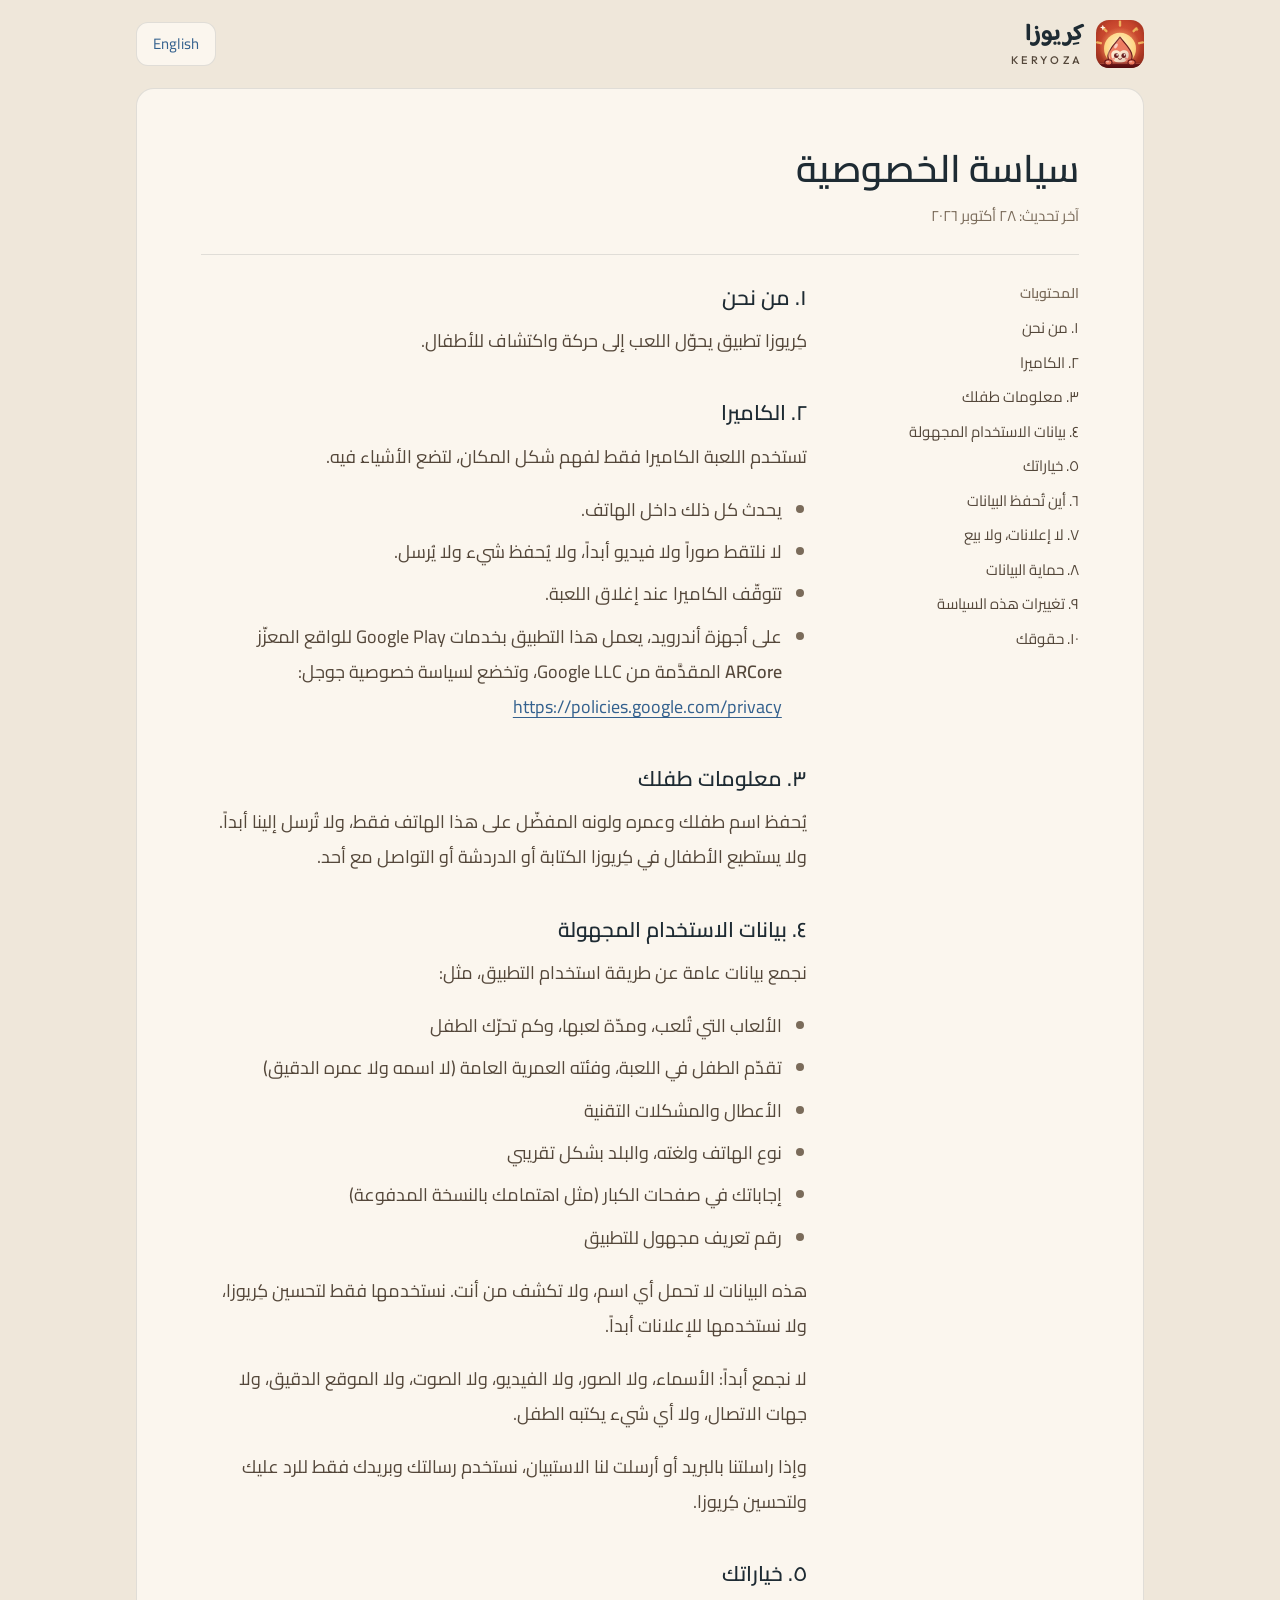
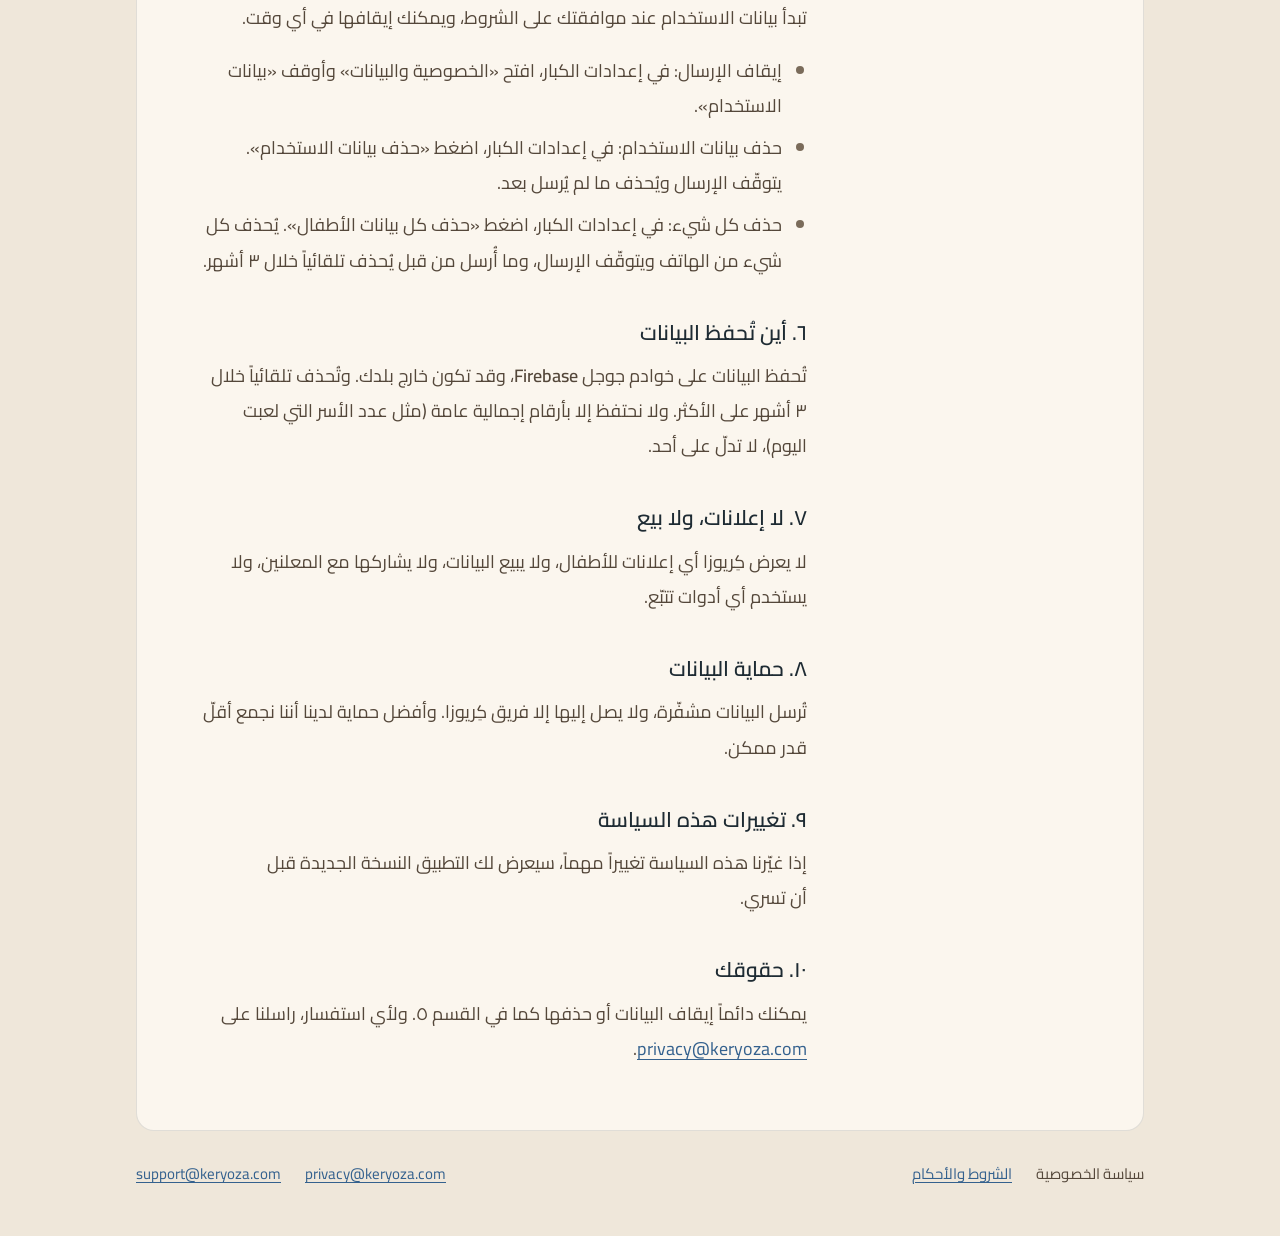
==== privacy/index.html @ 95e4dece "Privacy policy and terms of use pages (Arabic and English) Generated from the app's own legal texts " ====
<!doctype html>
<html lang="ar" dir="rtl">
<head>
<meta charset="utf-8">
<meta name="viewport" content="width=device-width, initial-scale=1">
<meta http-equiv="Content-Security-Policy" content="default-src 'none'; style-src 'self'; font-src 'self'; img-src 'self'; base-uri 'none'; form-action 'none'">
<meta name="referrer" content="no-referrer">
<title>سياسة الخصوصية · كِريوزا</title>
<link rel="canonical" href="https://keryoza.com/privacy/">
<link rel="alternate" hreflang="ar" href="https://keryoza.com/privacy/">
<link rel="alternate" hreflang="en" href="https://keryoza.com/privacy/en/">
<link rel="alternate" hreflang="x-default" href="https://keryoza.com/privacy/">
<link rel="icon" href="../assets/logo.svg" type="image/svg+xml">
<link rel="preload" href="../assets/cairo.woff" as="font" type="font/woff" crossorigin>
<link rel="stylesheet" href="../assets/legal.css">
</head>
<body>
<a class="skip" href="#main">انتقل إلى النص</a>
<div class="wrap">
<header class="site-head">
<p class="brand"><img src="../assets/logo.svg" width="48" height="48" alt=""><span class="brand-name"><span class="brand-ar" lang="ar">كِريوزا</span><span class="brand-lat" lang="en">KERYOZA</span></span></p>
<a class="lang" href="../privacy/en/" hreflang="en" lang="en">English</a>
</header>
<main id="main" class="doc">
<header class="doc-head">
<h1>سياسة الخصوصية</h1>
<p class="updated">آخر تحديث: <time datetime="2026-10-28">٢٨ أكتوبر ٢٠٢٦</time></p>
</header>
<nav class="toc" aria-labelledby="toc-h">
<h2 id="toc-h">المحتويات</h2>
<ol>
<li><a href="#s1">١. من نحن</a></li>
<li><a href="#s2">٢. الكاميرا</a></li>
<li><a href="#s3">٣. معلومات طفلك</a></li>
<li><a href="#s4">٤. بيانات الاستخدام المجهولة</a></li>
<li><a href="#s5">٥. خياراتك</a></li>
<li><a href="#s6">٦. أين تُحفظ البيانات</a></li>
<li><a href="#s7">٧. لا إعلانات، ولا بيع</a></li>
<li><a href="#s8">٨. حماية البيانات</a></li>
<li><a href="#s9">٩. تغييرات هذه السياسة</a></li>
<li><a href="#s10">١٠. حقوقك</a></li>
</ol>
</nav>
<div class="body">
<section id="s1" aria-labelledby="s1-h">
<h2 id="s1-h">١. من نحن</h2>
<p>كِريوزا تطبيق يحوّل اللعب إلى حركة واكتشاف للأطفال.</p>
</section>
<section id="s2" aria-labelledby="s2-h">
<h2 id="s2-h">٢. الكاميرا</h2>
<p>تستخدم اللعبة الكاميرا فقط لفهم شكل المكان، لتضع الأشياء فيه.</p>
<ul><li>يحدث كل ذلك داخل الهاتف.</li><li>لا نلتقط صوراً ولا فيديو أبداً، ولا يُحفظ شيء ولا يُرسل.</li><li>تتوقّف الكاميرا عند إغلاق اللعبة.</li><li>على أجهزة أندرويد، يعمل هذا التطبيق بخدمات Google Play للواقع المعزّز <strong>ARCore</strong> المقدَّمة من Google LLC، وتخضع لسياسة خصوصية جوجل: <a href="https://policies.google.com/privacy">https://policies.google.com/privacy</a></li></ul>
</section>
<section id="s3" aria-labelledby="s3-h">
<h2 id="s3-h">٣. معلومات طفلك</h2>
<p>يُحفظ اسم طفلك وعمره ولونه المفضّل على هذا الهاتف فقط، ولا تُرسل إلينا أبداً. ولا يستطيع الأطفال في كِريوزا الكتابة أو الدردشة أو التواصل مع أحد.</p>
</section>
<section id="s4" aria-labelledby="s4-h">
<h2 id="s4-h">٤. بيانات الاستخدام المجهولة</h2>
<p>نجمع بيانات عامة عن طريقة استخدام التطبيق، مثل:</p>
<ul><li>الألعاب التي تُلعب، ومدّة لعبها، وكم تحرّك الطفل</li><li>تقدّم الطفل في اللعبة، وفئته العمرية العامة (لا اسمه ولا عمره الدقيق)</li><li>الأعطال والمشكلات التقنية</li><li>نوع الهاتف ولغته، والبلد بشكل تقريبي</li><li>إجاباتك في صفحات الكبار (مثل اهتمامك بالنسخة المدفوعة)</li><li>رقم تعريف مجهول للتطبيق</li></ul>
<p>هذه البيانات لا تحمل أي اسم، ولا تكشف من أنت. نستخدمها فقط لتحسين كِريوزا، ولا نستخدمها للإعلانات أبداً.</p>
<p>لا نجمع أبداً: الأسماء، ولا الصور، ولا الفيديو، ولا الصوت، ولا الموقع الدقيق، ولا جهات الاتصال، ولا أي شيء يكتبه الطفل.</p>
<p>وإذا راسلتنا بالبريد أو أرسلت لنا الاستبيان، نستخدم رسالتك وبريدك فقط للرد عليك ولتحسين كِريوزا.</p>
</section>
<section id="s5" aria-labelledby="s5-h">
<h2 id="s5-h">٥. خياراتك</h2>
<p>تبدأ بيانات الاستخدام عند موافقتك على الشروط، ويمكنك إيقافها في أي وقت.</p>
<ul><li>إيقاف الإرسال: في إعدادات الكبار، افتح «الخصوصية والبيانات» وأوقف «بيانات الاستخدام».</li><li>حذف بيانات الاستخدام: في إعدادات الكبار، اضغط «حذف بيانات الاستخدام». يتوقّف الإرسال ويُحذف ما لم يُرسل بعد.</li><li>حذف كل شيء: في إعدادات الكبار، اضغط «حذف كل بيانات الأطفال». يُحذف كل شيء من الهاتف ويتوقّف الإرسال، وما أُرسل من قبل يُحذف تلقائياً خلال ٣ أشهر.</li></ul>
</section>
<section id="s6" aria-labelledby="s6-h">
<h2 id="s6-h">٦. أين تُحفظ البيانات</h2>
<p>تُحفظ البيانات على خوادم جوجل <strong>Firebase</strong>، وقد تكون خارج بلدك. وتُحذف تلقائياً خلال ٣ أشهر على الأكثر. ولا نحتفظ إلا بأرقام إجمالية عامة (مثل عدد الأسر التي لعبت اليوم)، لا تدلّ على أحد.</p>
</section>
<section id="s7" aria-labelledby="s7-h">
<h2 id="s7-h">٧. لا إعلانات، ولا بيع</h2>
<p>لا يعرض كِريوزا أي إعلانات للأطفال، ولا يبيع البيانات، ولا يشاركها مع المعلنين، ولا يستخدم أي أدوات تتبّع.</p>
</section>
<section id="s8" aria-labelledby="s8-h">
<h2 id="s8-h">٨. حماية البيانات</h2>
<p>تُرسل البيانات مشفّرة، ولا يصل إليها إلا فريق كِريوزا. وأفضل حماية لدينا أننا نجمع أقلّ قدر ممكن.</p>
</section>
<section id="s9" aria-labelledby="s9-h">
<h2 id="s9-h">٩. تغييرات هذه السياسة</h2>
<p>إذا غيّرنا هذه السياسة تغييراً مهماً، سيعرض لك التطبيق النسخة الجديدة قبل أن تسري.</p>
</section>
<section id="s10" aria-labelledby="s10-h">
<h2 id="s10-h">١٠. حقوقك</h2>
<p>يمكنك دائماً إيقاف البيانات أو حذفها كما في القسم ٥. ولأي استفسار، راسلنا على <a href="mailto:privacy@keryoza.com">privacy@keryoza.com</a>.</p>
</section>
</div>
</main>
<footer class="site-foot">
<ul class="docs" aria-label="الوثائق">
<li><a href="../privacy/" aria-current="page">سياسة الخصوصية</a></li>
<li><a href="../terms/">الشروط والأحكام</a></li>
</ul>
<ul class="mail" aria-label="التواصل">
<li><a href="mailto:privacy@keryoza.com">privacy@keryoza.com</a></li>
<li><a href="mailto:support@keryoza.com">support@keryoza.com</a></li>
</ul>
</footer>
</div>
</body>
</html>
---- assets/legal.css ----
/* Keryoza legal pages. Adult register (DESIGN.md): sand, ink, lapis, Cairo. No amber. */

@font-face {
  font-family: "Cairo";
  src: url("cairo.woff") format("woff");
  font-weight: 400 600;
  font-display: optional; /* preloaded; never swaps late, so nothing jumps */
}
@font-face {
  font-family: "Kz Wordmark";
  src: url("baloo-wordmark.woff") format("woff");
  font-weight: 700;
  font-display: block;
}
@font-face {
  font-family: "Kz Lockup";
  src: url("outfit-lockup.woff") format("woff");
  font-weight: 500;
  font-display: block;
}

:root {
  --sand: #EFE7DA;
  --panel: #FBF6EE;
  --ink: #1E2B33;
  --warm-ink: #54473A;
  --muted: #7A6B5A;
  --lapis: #34618E;
  --hairline: rgba(30, 43, 51, 0.12);
  --body-size: 1.0625rem;
  --body-leading: 1.7;
  color-scheme: light;
}
:lang(ar) {
  --body-size: 1.125rem; /* Arabic reads best a step larger */
  --body-leading: 1.95;
}

*, *::before, *::after { box-sizing: border-box; }

html {
  -webkit-text-size-adjust: 100%;
  text-size-adjust: 100%;
}

body {
  margin: 0;
  background: var(--sand);
  color: var(--ink);
  font-family: "Cairo", "Segoe UI", Tahoma, system-ui, sans-serif;
  font-size: var(--body-size);
  line-height: var(--body-leading);
  font-weight: 400;
}

a {
  color: var(--lapis);
  text-decoration-thickness: 1px;
  text-underline-offset: 0.22em;
  overflow-wrap: anywhere;
}
a:hover { text-decoration-thickness: 2px; }
a[href^="mailto:"] { unicode-bidi: isolate; direction: ltr; }

:focus-visible {
  outline: 2px solid var(--lapis);
  outline-offset: 3px;
  border-radius: 4px;
}

.skip {
  position: absolute;
  inset-inline-start: 1rem;
  inset-block-start: -10rem;
  padding: 0.5rem 1rem;
  background: var(--panel);
  color: var(--ink);
  border: 1px solid var(--hairline);
  border-radius: 12px;
  z-index: 1;
}
.skip:focus { inset-block-start: 1rem; }

/* ---------- frame ---------- */

.wrap {
  max-inline-size: 66rem;
  margin-inline: auto;
}

.site-head,
.site-foot {
  display: flex;
  flex-wrap: wrap;
  align-items: center;
  justify-content: space-between;
  gap: 1rem;
  padding: 1.25rem;
}

.brand {
  display: flex;
  align-items: center;
  gap: 0.75rem;
  margin: 0;
  line-height: 1;
}
.brand img {
  inline-size: 48px;
  block-size: 48px;
  border-radius: 13px; /* brand icon mask, about 28% */
}
.brand-name {
  display: flex;
  flex-direction: column;
  gap: 0.375rem;
}
.brand-ar {
  font-family: "Kz Wordmark", "Cairo", sans-serif;
  font-weight: 700;
  font-size: 1.5rem;
  line-height: 1.1;
  color: var(--ink);
}
.brand-lat {
  font-family: "Kz Lockup", "Segoe UI", sans-serif;
  font-weight: 500;
  font-size: 0.6875rem;
  letter-spacing: 0.33em;
  color: var(--warm-ink); /* muted is only 4.2:1 on sand */
  direction: ltr;
  text-align: start;
}
[dir="rtl"] .brand-lat { text-align: end; }

.lang {
  display: inline-flex;
  align-items: center;
  min-block-size: 44px;
  padding-inline: 1rem;
  border: 1px solid var(--hairline);
  border-radius: 12px;
  background: var(--panel);
  font-size: 0.9375rem;
  text-decoration: none;
}

/* ---------- document ---------- */

.doc {
  background: var(--panel);
  border-block: 1px solid var(--hairline);
  padding: 2rem 1.25rem 2.5rem;
}

.doc-head {
  padding-block-end: 1.5rem;
  margin-block-end: 1.75rem;
  border-block-end: 1px solid var(--hairline);
}
h1 {
  margin: 0 0 0.5rem;
  font-size: clamp(1.75rem, 1.35rem + 1.6vw, 2.375rem);
  line-height: 1.25;
  font-weight: 600;
  text-wrap: balance;
}
.updated {
  margin: 0;
  font-size: 0.9375rem;
  color: var(--muted);
}

.toc {
  margin-block-end: 2.25rem;
  padding-block-end: 1.75rem;
  border-block-end: 1px solid var(--hairline);
}
.toc h2 {
  margin: 0 0 0.5rem;
  font-size: 0.875rem;
  font-weight: 600;
  color: var(--muted);
}
.toc ol {
  margin: 0;
  padding: 0;
  list-style: none;
  font-size: 0.9375rem;
  line-height: 1.5;
}
.toc a {
  display: block;
  padding-block: 0.375rem;
  color: var(--warm-ink);
  text-decoration: none;
}
.toc a:hover { color: var(--lapis); text-decoration: underline; }

.body { max-inline-size: 40rem; }
:lang(ar) .body { max-inline-size: 42rem; }

section + section { margin-block-start: 2.5rem; }
section { scroll-margin-block-start: 1.5rem; }

h2 {
  margin: 0 0 0.625rem;
  font-size: 1.25rem;
  line-height: 1.45;
  font-weight: 600;
  color: var(--ink);
  text-wrap: balance;
}
:lang(ar) .body h2 { font-size: 1.3125rem; }

p, ul { margin: 0 0 1em; color: var(--warm-ink); }
p:last-child, ul:last-child { margin-block-end: 0; }
p { text-wrap: pretty; }
ul { padding-inline-start: 1.4em; }
.body li + li { margin-block-start: 0.4em; }
li::marker { color: var(--muted); }

.site-foot {
  font-size: 0.9375rem;
  color: var(--warm-ink);
  padding-block: 1.75rem 3rem;
}
.site-foot ul {
  display: flex;
  flex-wrap: wrap;
  gap: 0.25rem 1.5rem;
  margin: 0;
  padding: 0;
  list-style: none;
  color: inherit;
}
.site-foot a { color: var(--lapis); }
.site-foot [aria-current] { color: var(--warm-ink); text-decoration: none; }

/* ---------- wider screens ---------- */

@media (min-width: 40rem) {
  .wrap { padding-inline: 1.5rem; }
  .site-head, .site-foot { padding-inline: 0; }
  .doc {
    border: 1px solid var(--hairline);
    border-radius: 18px;
    padding: 3rem 3.5rem 3.5rem;
  }
}

@media (min-width: 60rem) {
  .doc {
    display: grid;
    grid-template-columns: 13.5rem minmax(0, 1fr);
    grid-template-areas: "head head" "toc body";
    column-gap: 3.5rem;
    padding: 3.5rem 4rem 4rem;
  }
  .doc-head { grid-area: head; }
  .toc {
    grid-area: toc;
    align-self: start;
    position: sticky;
    inset-block-start: 1.5rem;
    max-block-size: calc(100vh - 3rem);
    overflow-y: auto;
    margin: 0;
    padding: 0 0 0 0;
    border: 0;
  }
  .body { grid-area: body; }
}

@media (prefers-reduced-motion: no-preference) {
  html { scroll-behavior: smooth; }
}

/* ---------- print ---------- */

@media print {
  @page { margin: 18mm 16mm; }
  body { background: #fff; color: #000; font-size: 10.5pt; }
  .skip, .lang, .toc, .site-foot .docs { display: none; }
  .wrap { max-inline-size: none; padding: 0; }
  .site-head { padding: 0 0 6mm; }
  .doc { display: block; background: none; border: 0; padding: 0; }
  .body { max-inline-size: none; }
  p, ul, li, .updated { color: #000; }
  h2 { break-after: avoid; }
  p, li { orphans: 3; widows: 3; }
  a { color: #000; text-decoration: none; }
  .site-foot { padding: 6mm 0 0; color: #000; }
}
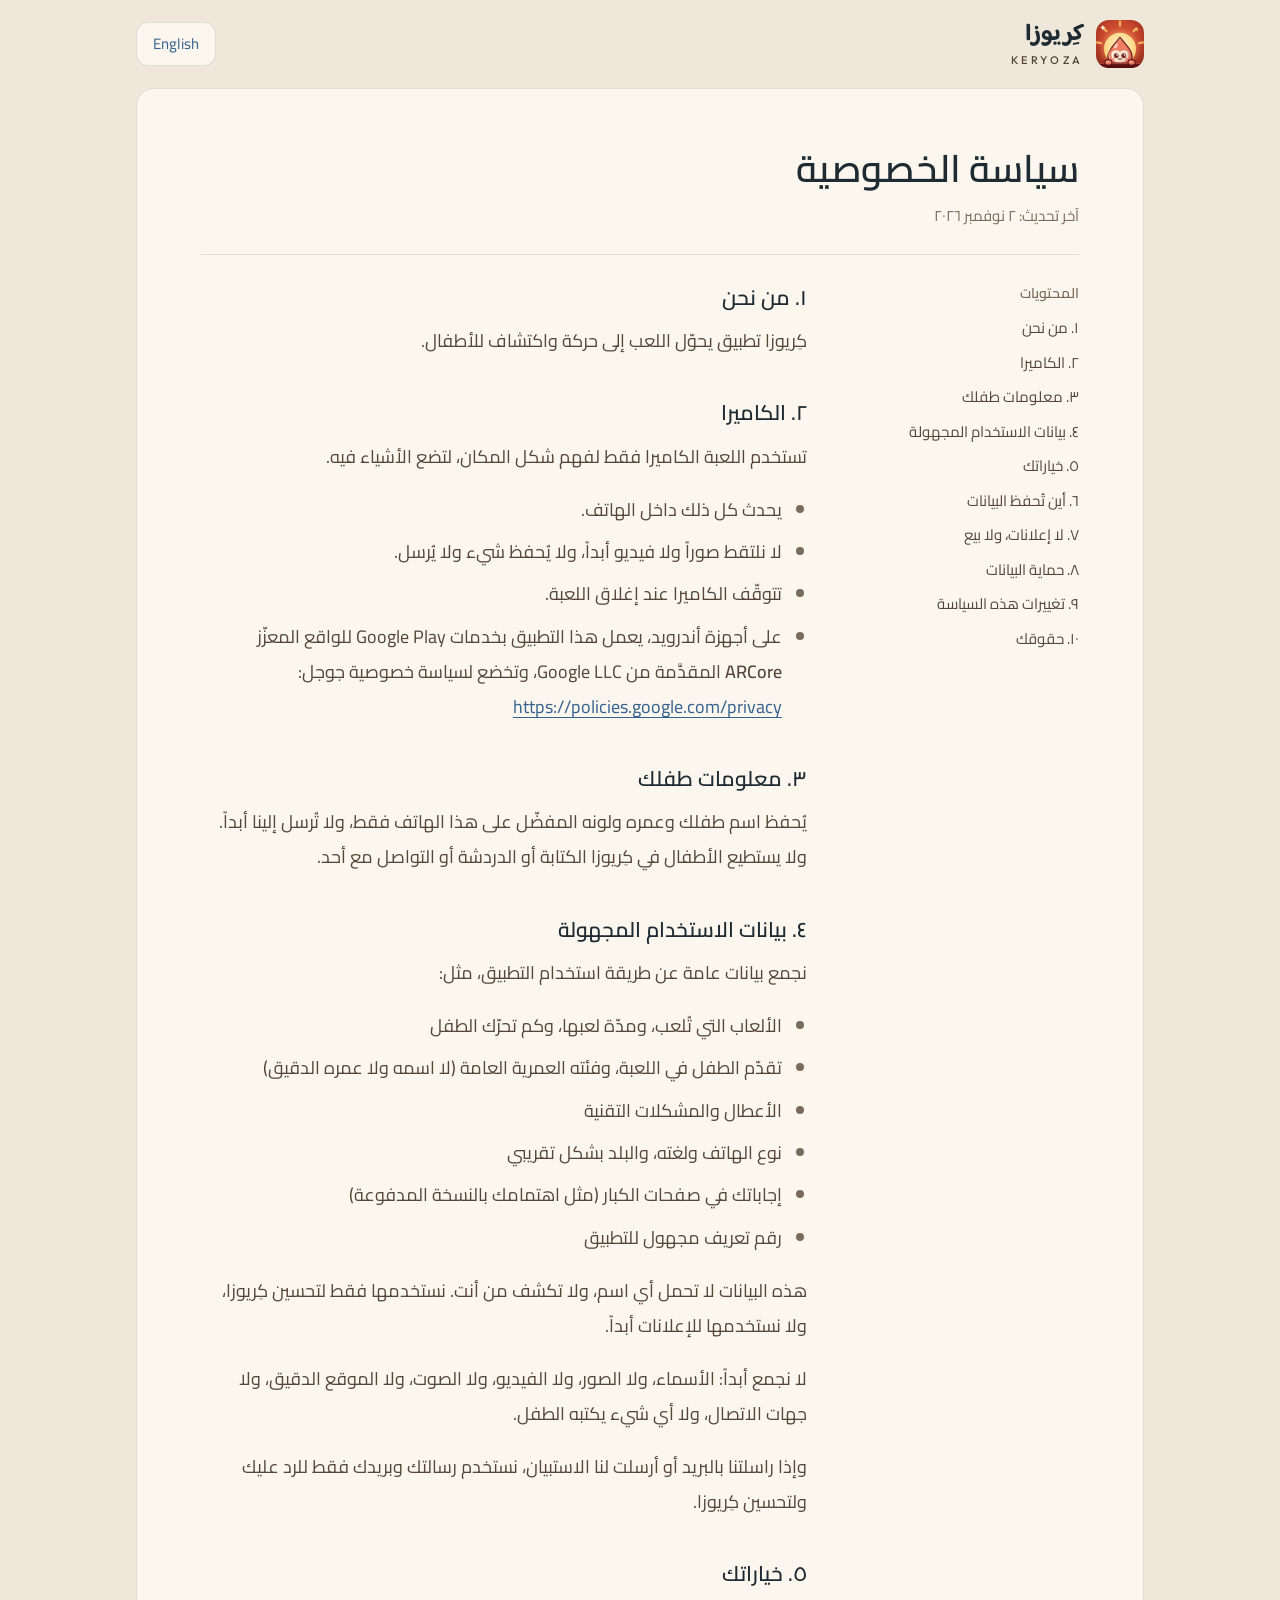
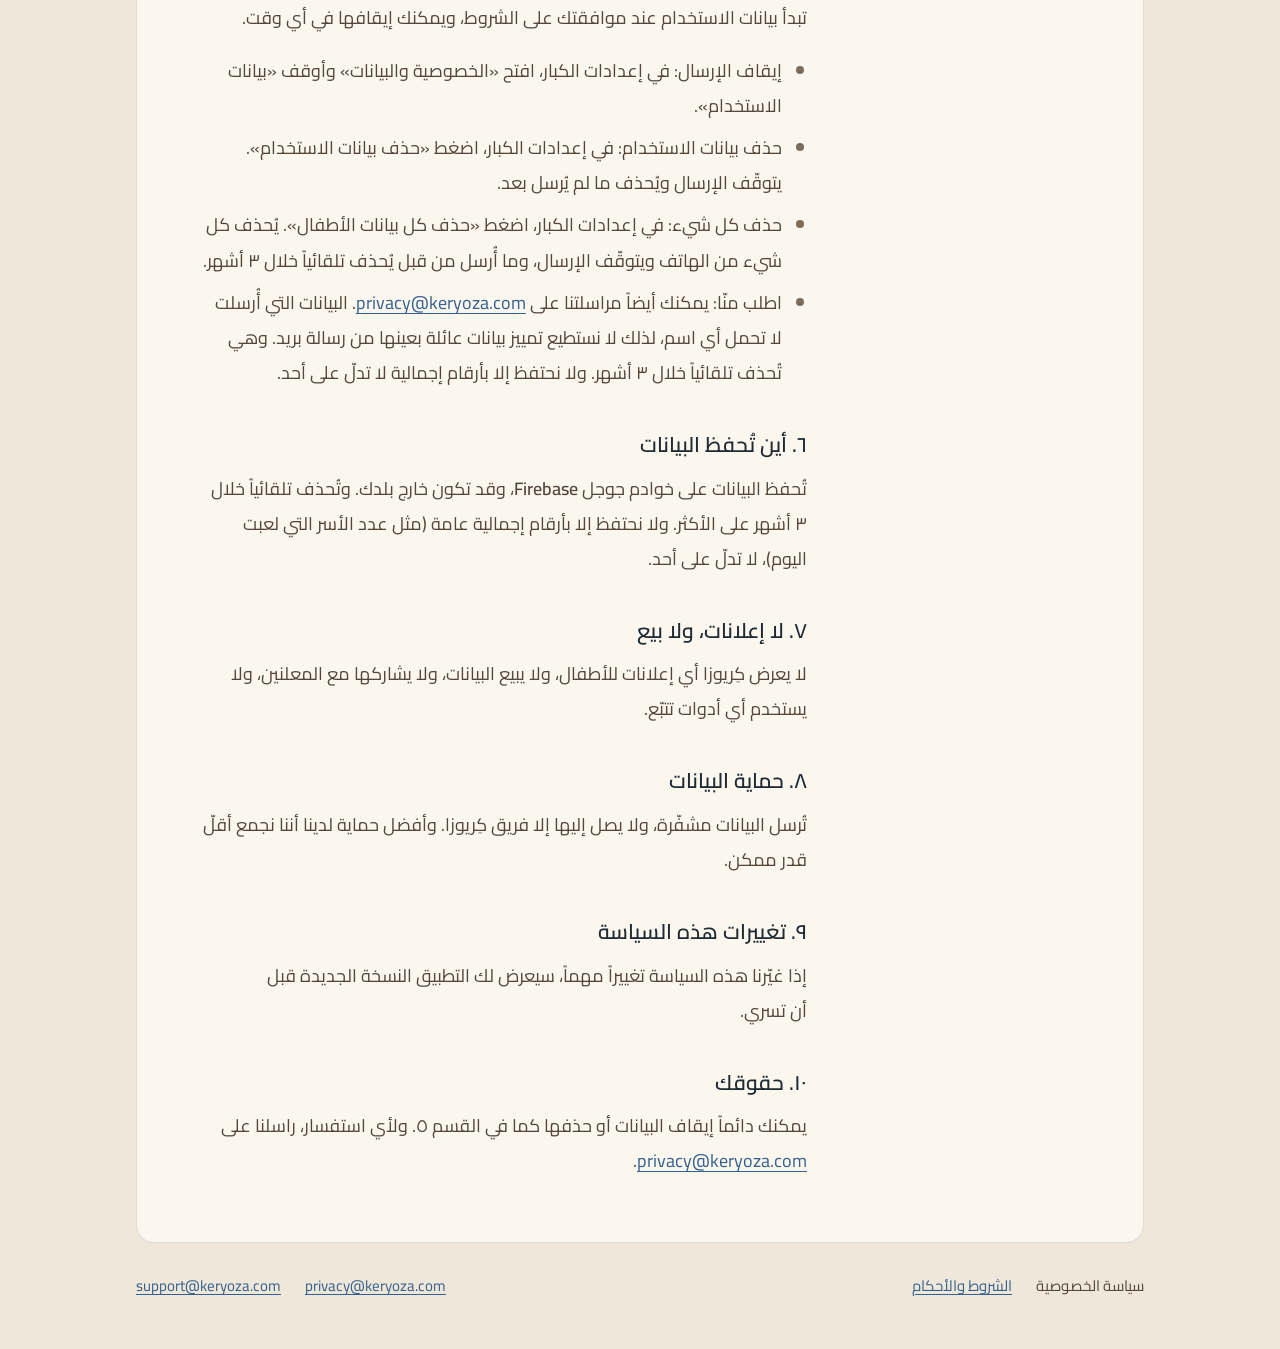
==== commit de63661b: "privacy: section 5 says how to ask us, and what is kept and for how long (Play deletion link)" ====
--- a/privacy/index.html
+++ b/privacy/index.html
@@ -24,7 +24,7 @@
 <main id="main" class="doc">
 <header class="doc-head">
 <h1>سياسة الخصوصية</h1>
-<p class="updated">آخر تحديث: <time datetime="2026-10-28">٢٨ أكتوبر ٢٠٢٦</time></p>
+<p class="updated">آخر تحديث: <time datetime="2026-11-02">٢ نوفمبر ٢٠٢٦</time></p>
 </header>
 <nav class="toc" aria-labelledby="toc-h">
 <h2 id="toc-h">المحتويات</h2>
@@ -66,7 +66,7 @@
 <section id="s5" aria-labelledby="s5-h">
 <h2 id="s5-h">٥. خياراتك</h2>
 <p>تبدأ بيانات الاستخدام عند موافقتك على الشروط، ويمكنك إيقافها في أي وقت.</p>
-<ul><li>إيقاف الإرسال: في إعدادات الكبار، افتح «الخصوصية والبيانات» وأوقف «بيانات الاستخدام».</li><li>حذف بيانات الاستخدام: في إعدادات الكبار، اضغط «حذف بيانات الاستخدام». يتوقّف الإرسال ويُحذف ما لم يُرسل بعد.</li><li>حذف كل شيء: في إعدادات الكبار، اضغط «حذف كل بيانات الأطفال». يُحذف كل شيء من الهاتف ويتوقّف الإرسال، وما أُرسل من قبل يُحذف تلقائياً خلال ٣ أشهر.</li></ul>
+<ul><li>إيقاف الإرسال: في إعدادات الكبار، افتح «الخصوصية والبيانات» وأوقف «بيانات الاستخدام».</li><li>حذف بيانات الاستخدام: في إعدادات الكبار، اضغط «حذف بيانات الاستخدام». يتوقّف الإرسال ويُحذف ما لم يُرسل بعد.</li><li>حذف كل شيء: في إعدادات الكبار، اضغط «حذف كل بيانات الأطفال». يُحذف كل شيء من الهاتف ويتوقّف الإرسال، وما أُرسل من قبل يُحذف تلقائياً خلال ٣ أشهر.</li><li>اطلب منّا: يمكنك أيضاً مراسلتنا على <a href="mailto:privacy@keryoza.com">privacy@keryoza.com</a>. البيانات التي أُرسلت لا تحمل أي اسم، لذلك لا نستطيع تمييز بيانات عائلة بعينها من رسالة بريد. وهي تُحذف تلقائياً خلال ٣ أشهر. ولا نحتفظ إلا بأرقام إجمالية لا تدلّ على أحد.</li></ul>
 </section>
 <section id="s6" aria-labelledby="s6-h">
 <h2 id="s6-h">٦. أين تُحفظ البيانات</h2>
